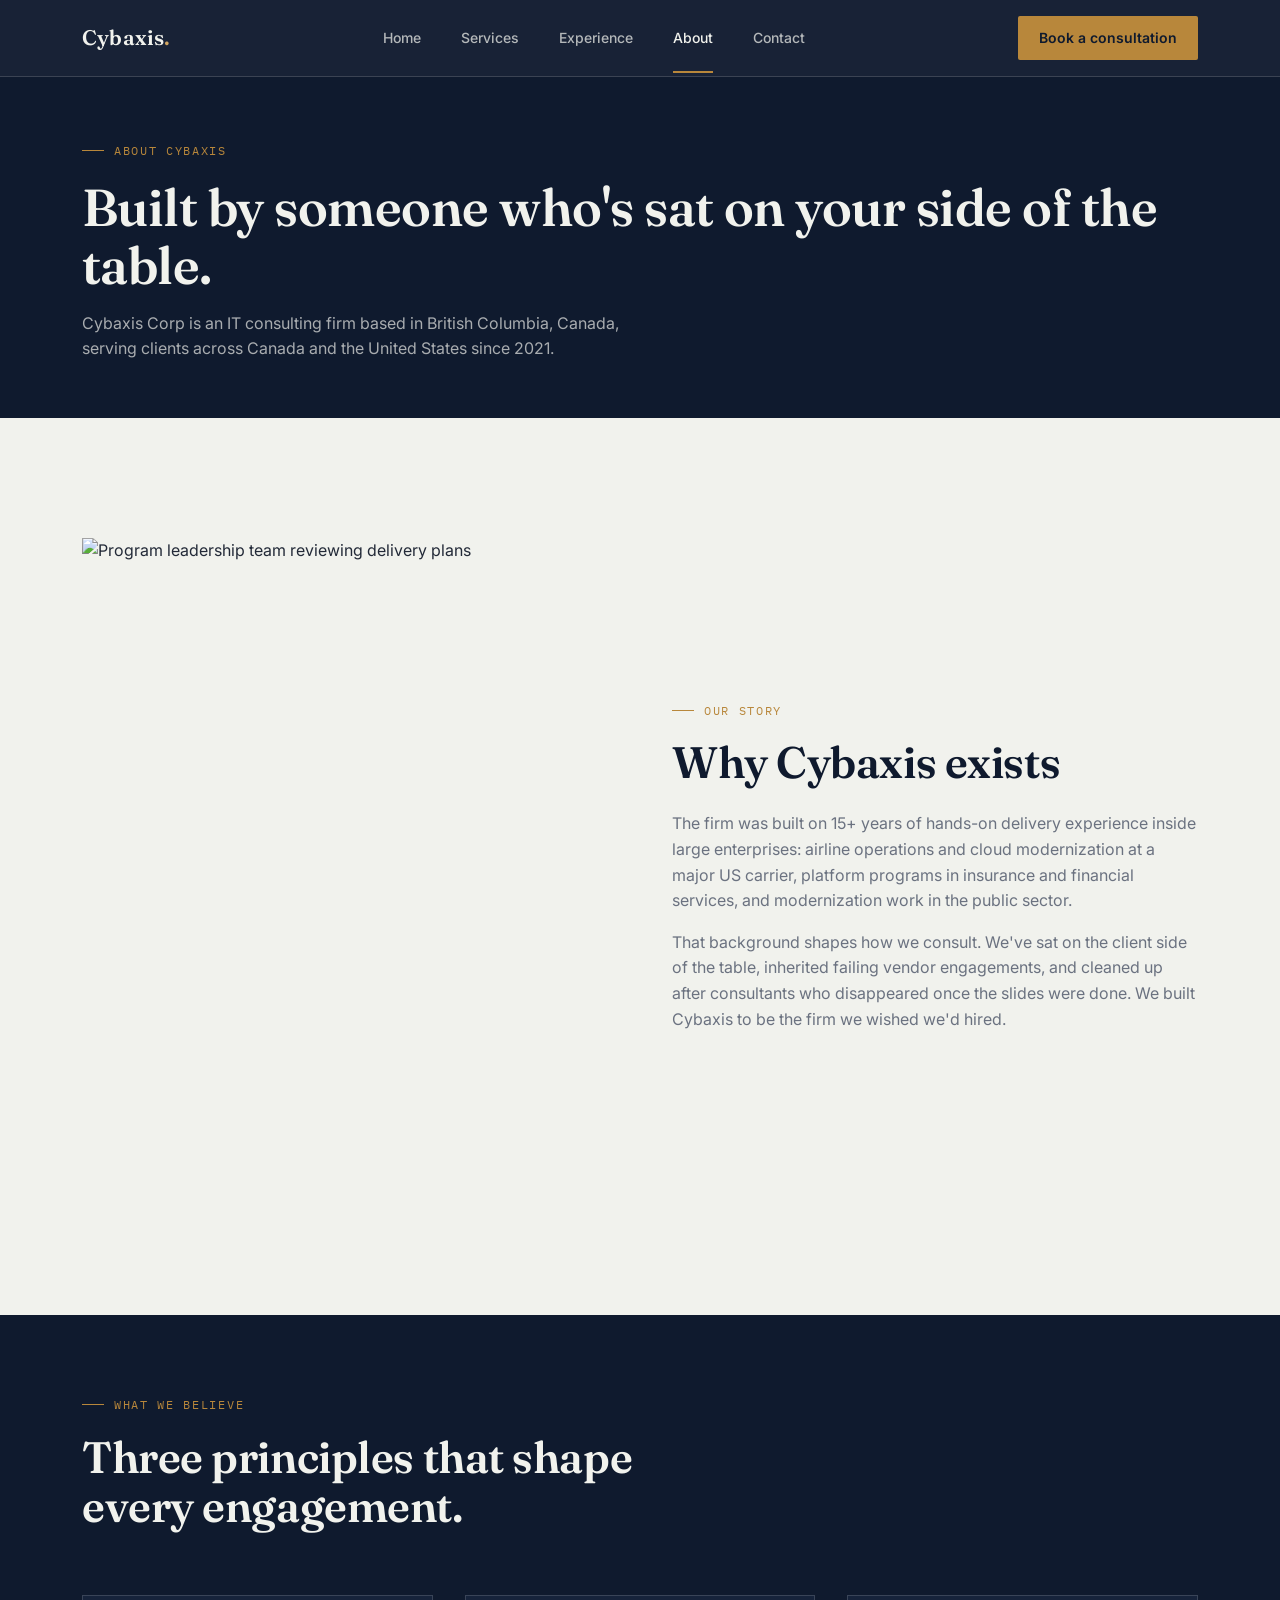
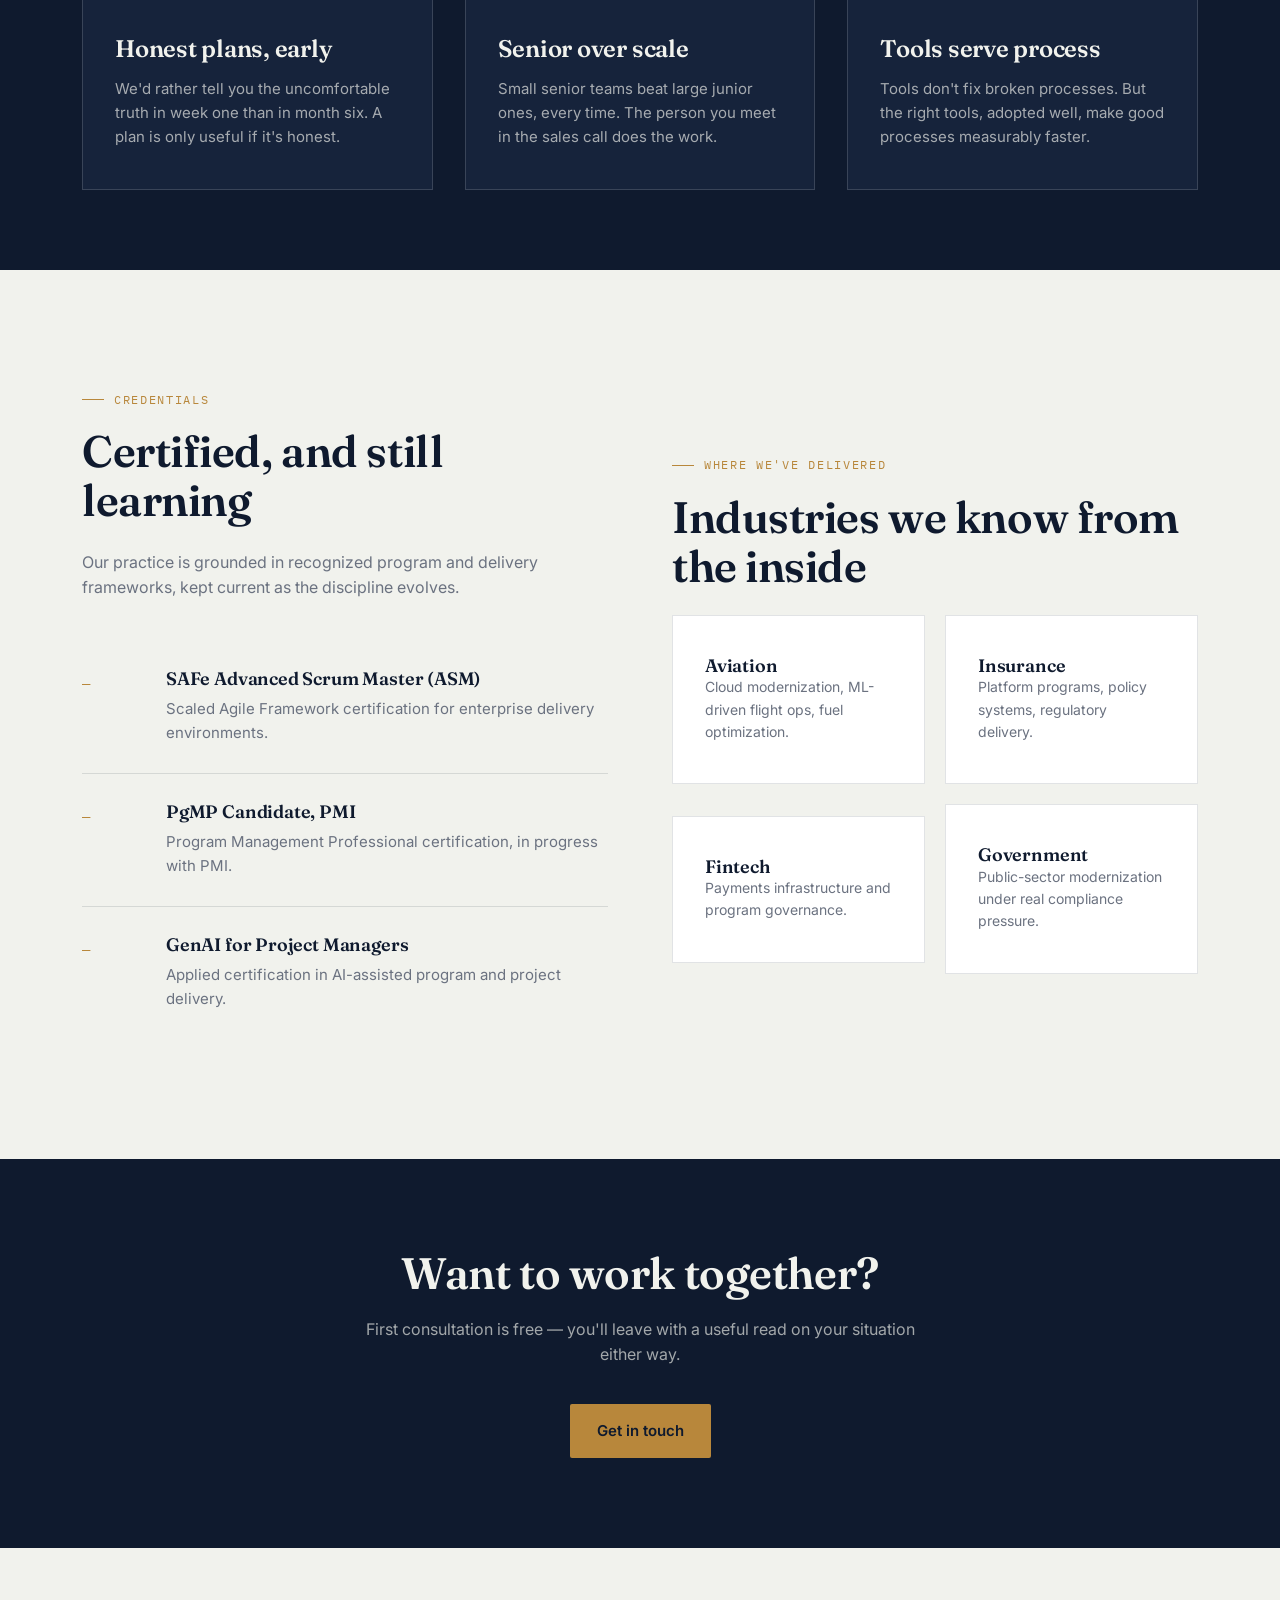
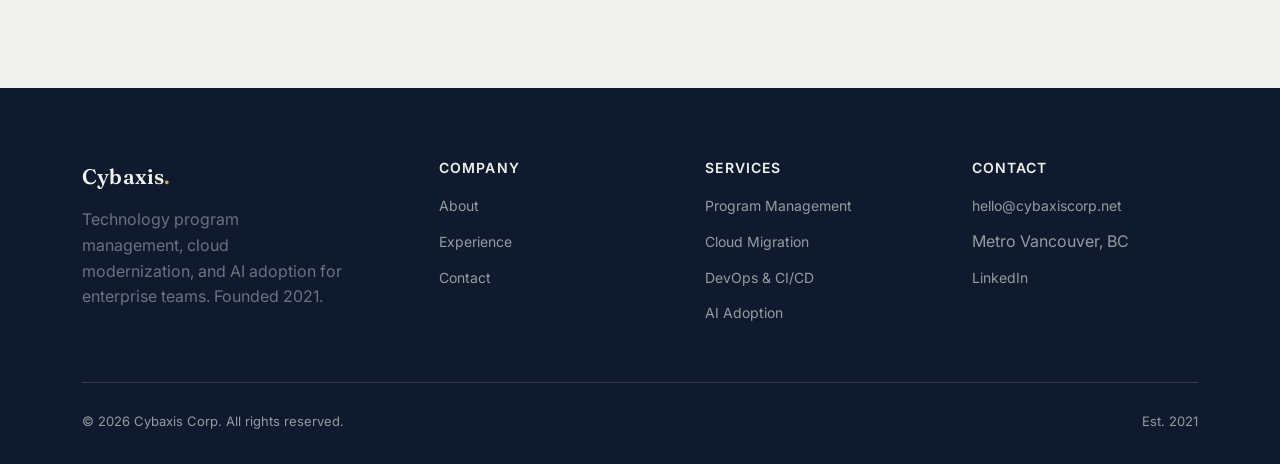
==== about.html @ e98d8ccb "Add cybaxis static site Adds the 5-page static site (index, about, services, experience, contact), s" ====
<!DOCTYPE html>
<html lang="en">
<head>
<meta charset="UTF-8">
<meta name="viewport" content="width=device-width, initial-scale=1.0">
<title>About | Cybaxis Corp</title>
<meta name="description" content="Cybaxis Corp is an IT consulting firm founded in 2021, built on 15+ years of enterprise delivery experience across aviation, insurance, and government.">
<link rel="stylesheet" href="styles.css">
</head>
<body>

<header class="site">
  <nav class="wrap nav">
    <a href="index.html" class="logo">Cybaxis<span>.</span></a>
    <div class="navlinks">
      <a href="index.html">Home</a>
      <a href="services.html">Services</a>
      <a href="experience.html">Experience</a>
      <a href="about.html">About</a>
      <a href="contact.html">Contact</a>
    </div>
    <div class="navcta">
      <a href="contact.html" class="btn btn-primary" style="padding:10px 20px;font-size:14px;">Book a consultation</a>
      <button class="menutoggle" aria-label="Menu"><span></span><span></span><span></span></button>
    </div>
  </nav>
</header>

<section class="pagehead">
  <div class="wrap">
    <div class="eyebrow">About Cybaxis</div>
    <h1>Built by someone who's sat on your side of the table.</h1>
    <p>Cybaxis Corp is an IT consulting firm based in British Columbia, Canada, serving clients across Canada and the United States since 2021.</p>
  </div>
</section>

<section>
  <div class="wrap grid-2">
    <div class="imgframe tall">
      <img src="https://images.unsplash.com/photo-1764690690771-b4522d66b433?fm=jpg&q=80&w=1200&auto=format&fit=crop" alt="Program leadership team reviewing delivery plans">
    </div>
    <div>
      <div class="eyebrow">Our story</div>
      <h2 class="mb-24">Why Cybaxis exists</h2>
      <p>The firm was built on 15+ years of hands-on delivery experience inside large enterprises: airline operations and cloud modernization at a major US carrier, platform programs in insurance and financial services, and modernization work in the public sector.</p>
      <p class="mt-16">That background shapes how we consult. We've sat on the client side of the table, inherited failing vendor engagements, and cleaned up after consultants who disappeared once the slides were done. We built Cybaxis to be the firm we wished we'd hired.</p>
    </div>
  </div>
</section>

<section class="dark tight">
  <div class="wrap">
    <div class="sectionhead">
      <div class="eyebrow">What we believe</div>
      <h2 style="color:var(--paper);">Three principles that shape every engagement.</h2>
    </div>
    <div class="grid-3">
      <div class="card-dark">
        <h3>Honest plans, early</h3>
        <p>We'd rather tell you the uncomfortable truth in week one than in month six. A plan is only useful if it's honest.</p>
      </div>
      <div class="card-dark">
        <h3>Senior over scale</h3>
        <p>Small senior teams beat large junior ones, every time. The person you meet in the sales call does the work.</p>
      </div>
      <div class="card-dark">
        <h3>Tools serve process</h3>
        <p>Tools don't fix broken processes. But the right tools, adopted well, make good processes measurably faster.</p>
      </div>
    </div>
  </div>
</section>

<section>
  <div class="wrap grid-2">
    <div>
      <div class="eyebrow">Credentials</div>
      <h2 class="mb-24">Certified, and still learning</h2>
      <p>Our practice is grounded in recognized program and delivery frameworks, kept current as the discipline evolves.</p>
      <div class="numlist mt-40">
        <div class="row">
          <div class="n">—</div>
          <div><h4>SAFe Advanced Scrum Master (ASM)</h4><p>Scaled Agile Framework certification for enterprise delivery environments.</p></div>
        </div>
        <div class="row">
          <div class="n">—</div>
          <div><h4>PgMP Candidate, PMI</h4><p>Program Management Professional certification, in progress with PMI.</p></div>
        </div>
        <div class="row" style="border-bottom:none;">
          <div class="n">—</div>
          <div><h4>GenAI for Project Managers</h4><p>Applied certification in AI-assisted program and project delivery.</p></div>
        </div>
      </div>
    </div>
    <div>
      <div class="eyebrow">Where we've delivered</div>
      <h2 class="mb-24">Industries we know from the inside</h2>
      <div class="grid-2" style="gap:20px;">
        <div class="card"><h4>Aviation</h4><p style="font-size:14px;">Cloud modernization, ML-driven flight ops, fuel optimization.</p></div>
        <div class="card"><h4>Insurance</h4><p style="font-size:14px;">Platform programs, policy systems, regulatory delivery.</p></div>
        <div class="card"><h4>Fintech</h4><p style="font-size:14px;">Payments infrastructure and program governance.</p></div>
        <div class="card"><h4>Government</h4><p style="font-size:14px;">Public-sector modernization under real compliance pressure.</p></div>
      </div>
    </div>
  </div>
</section>

<section class="ctaband">
  <div class="wrap">
    <h2>Want to work together?</h2>
    <p>First consultation is free — you'll leave with a useful read on your situation either way.</p>
    <div class="btnrow">
      <a href="contact.html" class="btn btn-primary">Get in touch</a>
    </div>
  </div>
</section>

<footer class="site">
  <div class="wrap">
    <div class="footgrid">
      <div>
        <div class="logo">Cybaxis<span>.</span></div>
        <p style="max-width:260px;">Technology program management, cloud modernization, and AI adoption for enterprise teams. Founded 2021.</p>
      </div>
      <div>
        <h4>Company</h4>
        <ul><li><a href="about.html">About</a></li><li><a href="experience.html">Experience</a></li><li><a href="contact.html">Contact</a></li></ul>
      </div>
      <div>
        <h4>Services</h4>
        <ul><li><a href="services.html">Program Management</a></li><li><a href="services.html">Cloud Migration</a></li><li><a href="services.html">DevOps &amp; CI/CD</a></li><li><a href="services.html">AI Adoption</a></li></ul>
      </div>
      <div>
        <h4>Contact</h4>
        <ul><li><a href="mailto:hello@cybaxiscorp.net">hello@cybaxiscorp.net</a></li><li>Metro Vancouver, BC</li><li><a href="https://www.linkedin.com" target="_blank" rel="noopener">LinkedIn</a></li></ul>
      </div>
    </div>
    <div class="footbottom">
      <span>© 2026 Cybaxis Corp. All rights reserved.</span>
      <span>Est. 2021</span>
    </div>
  </div>
</footer>
<script src="script.js"></script>
</body>
</html>
---- styles.css ----
/* ===========================================================
   CYBAXIS CORP — Design System
   Ink navy + brass accent, Fraunces display / Inter body
   Signature motif: dependency node-line diagram
=========================================================== */

@import url('https://fonts.googleapis.com/css2?family=Fraunces:ital,opsz,wght@0,9..144,400;0,9..144,500;0,9..144,600;0,9..144,700;1,9..144,500&family=Inter:wght@400;500;600;700&family=IBM+Plex+Mono:wght@400;500&display=swap');

:root {
  --ink: #0F1A2E;
  --ink-soft: #16233B;
  --paper: #F1F2ED;
  --paper-dim: #E7E8E1;
  --brass: #B8873B;
  --brass-light: #D2A662;
  --teal: #3F6C6B;
  --slate: #232A38;
  --grey: #6B7280;
  --line: rgba(15, 26, 46, 0.12);
  --line-on-dark: rgba(241, 242, 237, 0.16);
  --max: 1180px;

  --serif: 'Fraunces', Georgia, serif;
  --sans: 'Inter', -apple-system, BlinkMacSystemFont, sans-serif;
  --mono: 'IBM Plex Mono', 'SF Mono', monospace;
}

* { box-sizing: border-box; margin: 0; padding: 0; }

html { scroll-behavior: smooth; }

body {
  font-family: var(--sans);
  color: var(--slate);
  background: var(--paper);
  line-height: 1.6;
  -webkit-font-smoothing: antialiased;
}

img { max-width: 100%; display: block; }

a { color: inherit; text-decoration: none; }

.wrap {
  max-width: var(--max);
  margin: 0 auto;
  padding: 0 32px;
}

.eyebrow {
  font-family: var(--mono);
  font-size: 12px;
  letter-spacing: 0.14em;
  text-transform: uppercase;
  color: var(--brass);
  display: flex;
  align-items: center;
  gap: 10px;
  margin-bottom: 18px;
}

.eyebrow::before {
  content: "";
  width: 22px;
  height: 1px;
  background: var(--brass);
}

h1, h2, h3, h4 {
  font-family: var(--serif);
  font-weight: 600;
  line-height: 1.12;
  color: var(--ink);
  letter-spacing: -0.01em;
}

h1 { font-size: clamp(40px, 5.4vw, 68px); font-weight: 600; }
h2 { font-size: clamp(30px, 3.6vw, 44px); }
h3 { font-size: 24px; font-weight: 600; }
h4 { font-size: 18px; font-weight: 600; }

p { color: var(--grey); font-size: 16px; }

.lede {
  font-size: 19px;
  color: var(--slate);
  max-width: 640px;
  line-height: 1.65;
}

/* ---------- Buttons ---------- */
.btn {
  display: inline-flex;
  align-items: center;
  gap: 10px;
  font-family: var(--sans);
  font-weight: 600;
  font-size: 15px;
  padding: 14px 26px;
  border-radius: 2px;
  border: 1px solid transparent;
  cursor: pointer;
  transition: all 0.2s ease;
}

.btn-primary {
  background: var(--brass);
  color: var(--ink);
}
.btn-primary:hover { background: var(--brass-light); transform: translateY(-1px); }

.btn-ghost-dark {
  border-color: var(--line-on-dark);
  color: var(--paper);
}
.btn-ghost-dark:hover { border-color: var(--brass); color: var(--brass-light); }

.btn-ghost-light {
  border-color: var(--line);
  color: var(--ink);
}
.btn-ghost-light:hover { border-color: var(--ink); }

/* ---------- Header ---------- */
header.site {
  position: sticky;
  top: 0;
  z-index: 100;
  background: rgba(15, 26, 46, 0.96);
  backdrop-filter: blur(8px);
  border-bottom: 1px solid var(--line-on-dark);
}

.nav {
  display: flex;
  align-items: center;
  justify-content: space-between;
  height: 76px;
}

.logo {
  font-family: var(--serif);
  font-size: 21px;
  font-weight: 600;
  color: var(--paper);
  letter-spacing: 0.01em;
}
.logo span { color: var(--brass-light); }

.navlinks {
  display: flex;
  gap: 40px;
  align-items: center;
}

.navlinks a {
  font-size: 14px;
  font-weight: 500;
  color: rgba(241, 242, 237, 0.72);
  transition: color 0.2s;
  position: relative;
}
.navlinks a:hover, .navlinks a.active { color: var(--paper); }
.navlinks a.active::after {
  content: "";
  position: absolute;
  bottom: -24px;
  left: 0;
  right: 0;
  height: 2px;
  background: var(--brass);
}

.navcta { display: flex; align-items: center; gap: 28px; }

.menutoggle {
  display: none;
  flex-direction: column;
  gap: 5px;
  background: none;
  border: none;
  cursor: pointer;
}
.menutoggle span { width: 22px; height: 2px; background: var(--paper); }

/* ---------- Footer ---------- */
footer.site {
  background: var(--ink);
  color: rgba(241, 242, 237, 0.6);
  padding: 72px 0 32px;
  margin-top: 140px;
}

.footgrid {
  display: grid;
  grid-template-columns: 1.4fr 1fr 1fr 1fr;
  gap: 40px;
  padding-bottom: 56px;
  border-bottom: 1px solid var(--line-on-dark);
}

.footgrid h4 { color: var(--paper); font-size: 14px; font-family: var(--sans); text-transform: uppercase; letter-spacing: 0.08em; margin-bottom: 18px; }

.footgrid .logo { margin-bottom: 14px; }

.footgrid ul { list-style: none; display: flex; flex-direction: column; gap: 10px; }
.footgrid a { font-size: 14px; transition: color 0.2s; }
.footgrid a:hover { color: var(--brass-light); }

.footbottom {
  display: flex;
  justify-content: space-between;
  padding-top: 28px;
  font-size: 13px;
}

/* ---------- Section rhythm ---------- */
section { padding: 120px 0; }
section.tight { padding: 80px 0; }
section.dark { background: var(--ink); color: var(--paper); }
section.dark h2, section.dark h3, section.dark h4 { color: var(--paper); }
section.dark p { color: rgba(241, 242, 237, 0.66); }

.divider {
  height: 1px;
  background: var(--line);
  width: 100%;
}

/* ---------- Grid utilities ---------- */
.grid-2 { display: grid; grid-template-columns: 1fr 1fr; gap: 64px; align-items: center; }
.grid-3 { display: grid; grid-template-columns: repeat(3, 1fr); gap: 32px; }
.grid-4 { display: grid; grid-template-columns: repeat(4, 1fr); gap: 28px; }

/* ---------- Hero ---------- */
.hero {
  background: var(--ink);
  color: var(--paper);
  padding: 90px 0 110px;
  position: relative;
  overflow: hidden;
}

.hero .wrap { position: relative; z-index: 2; }

.hero-grid {
  display: grid;
  grid-template-columns: 1.1fr 0.9fr;
  gap: 40px;
  align-items: center;
}

.hero h1 { color: var(--paper); margin-bottom: 24px; }
.hero .lede { color: rgba(241, 242, 237, 0.72); margin-bottom: 40px; }

.hero-ctas { display: flex; gap: 16px; margin-bottom: 56px; }

.hero-stats {
  display: flex;
  gap: 44px;
  padding-top: 36px;
  border-top: 1px solid var(--line-on-dark);
}
.hero-stats .num { font-family: var(--serif); font-size: 30px; color: var(--brass-light); font-weight: 600; }
.hero-stats .lbl { font-size: 12.5px; color: rgba(241, 242, 237, 0.55); margin-top: 4px; }

.node-svg { width: 100%; height: auto; }
.node-svg circle { fill: var(--ink); stroke: var(--brass-light); stroke-width: 1.6; }
.node-svg circle.filled { fill: var(--brass); stroke: var(--brass); }
.node-svg line, .node-svg path.link {
  stroke: rgba(210, 166, 98, 0.45);
  stroke-width: 1.2;
  fill: none;
  stroke-dasharray: 400;
  stroke-dashoffset: 400;
  animation: draw 2.2s ease forwards;
}
.node-svg text { font-family: var(--mono); font-size: 9px; fill: rgba(241,242,237,0.5); letter-spacing: 0.05em; }

@keyframes draw { to { stroke-dashoffset: 0; } }

@media (prefers-reduced-motion: reduce) {
  .node-svg line, .node-svg path.link { animation: none; stroke-dashoffset: 0; }
}

/* ---------- Trust strip ---------- */
.trust-strip {
  background: var(--paper-dim);
  padding: 22px 0;
  border-bottom: 1px solid var(--line);
}
.trust-strip .wrap {
  display: flex;
  align-items: center;
  gap: 36px;
  font-family: var(--mono);
  font-size: 12.5px;
  color: var(--grey);
  letter-spacing: 0.02em;
  flex-wrap: wrap;
}
.trust-strip strong { color: var(--ink); font-weight: 600; }

/* ---------- Cards ---------- */
.card {
  background: #fff;
  border: 1px solid var(--line);
  padding: 40px 32px;
  transition: border-color 0.2s, transform 0.2s;
}
.card:hover { border-color: var(--brass); transform: translateY(-3px); }

.card .idx {
  font-family: var(--mono);
  font-size: 12px;
  color: var(--brass);
  margin-bottom: 20px;
  letter-spacing: 0.08em;
}

.card h3 { margin-bottom: 14px; font-size: 21px; }
.card p { font-size: 15px; }

.card-dark {
  background: var(--ink-soft);
  border: 1px solid var(--line-on-dark);
  padding: 40px 32px;
}
.card-dark h3 { color: var(--paper); margin-bottom: 14px; }
.card-dark p { color: rgba(241,242,237,0.65); font-size: 15px; }

/* ---------- Process strip ---------- */
.process {
  display: grid;
  grid-template-columns: repeat(4, 1fr);
  gap: 0;
  border-top: 1px solid var(--line-on-dark);
  border-bottom: 1px solid var(--line-on-dark);
}
.process .step {
  padding: 40px 32px;
  border-right: 1px solid var(--line-on-dark);
}
.process .step:last-child { border-right: none; }
.process .phase {
  font-family: var(--mono);
  font-size: 12px;
  color: var(--brass-light);
  letter-spacing: 0.1em;
  text-transform: uppercase;
  margin-bottom: 14px;
}
.process h4 { margin-bottom: 10px; }
.process p { font-size: 14px; }

/* ---------- Client wordmarks ---------- */
.clientmarks {
  display: grid;
  grid-template-columns: repeat(4, 1fr);
  gap: 1px;
  background: var(--line);
  border: 1px solid var(--line);
}
.clientmarks .mark {
  background: var(--paper);
  padding: 36px 20px;
  text-align: center;
  font-family: var(--serif);
  font-size: 21px;
  font-weight: 600;
  color: var(--ink);
  letter-spacing: -0.01em;
}
.clientmarks .mark small {
  display: block;
  font-family: var(--mono);
  font-size: 10.5px;
  color: var(--grey);
  font-weight: 400;
  letter-spacing: 0.06em;
  margin-top: 8px;
  text-transform: uppercase;
}

/* ---------- Testimonial ---------- */
.testimonial {
  border-left: 2px solid var(--brass);
  padding: 4px 0 4px 32px;
}
.testimonial blockquote {
  font-family: var(--serif);
  font-size: 24px;
  font-weight: 500;
  font-style: italic;
  color: var(--ink);
  line-height: 1.5;
  margin-bottom: 22px;
}
section.dark .testimonial blockquote { color: var(--paper); }
.testimonial .attr { font-family: var(--mono); font-size: 12.5px; color: var(--grey); letter-spacing: 0.02em; }
.testimonial .attr strong { color: var(--brass); }

/* ---------- Image frame ---------- */
.imgframe { position: relative; overflow: hidden; }
.imgframe img { width: 100%; height: 100%; object-fit: cover; }
.imgframe.tall img { aspect-ratio: 4/5; }
.imgframe.wide img { aspect-ratio: 16/10; }

/* ---------- CTA band ---------- */
.ctaband {
  background: var(--ink);
  padding: 90px 0;
  text-align: center;
}
.ctaband h2 { color: var(--paper); margin-bottom: 18px; }
.ctaband p { color: rgba(241,242,237,0.65); max-width: 560px; margin: 0 auto 36px; }
.ctaband .btnrow { display: flex; gap: 16px; justify-content: center; }

/* ---------- Page header (interior pages) ---------- */
.pagehead {
  background: var(--ink);
  color: var(--paper);
  padding: 64px 0 56px;
}
.pagehead h1 { color: var(--paper); font-size: clamp(34px, 4.4vw, 52px); margin-bottom: 16px; }
.pagehead p { color: rgba(241,242,237,0.68); max-width: 560px; }

/* ---------- Forms ---------- */
.formgrid { display: grid; grid-template-columns: 1fr 1fr; gap: 20px; }
.field { display: flex; flex-direction: column; gap: 8px; margin-bottom: 20px; }
.field.full { grid-column: 1 / -1; }
.field label { font-family: var(--mono); font-size: 12px; text-transform: uppercase; letter-spacing: 0.06em; color: var(--grey); }
.field input, .field textarea, .field select {
  font-family: var(--sans);
  font-size: 15px;
  padding: 13px 14px;
  border: 1px solid var(--line);
  background: #fff;
  color: var(--slate);
}
.field input:focus, .field textarea:focus, .field select:focus {
  outline: 2px solid var(--brass);
  outline-offset: 1px;
}
.field textarea { resize: vertical; min-height: 130px; }

/* ---------- Numbers list ---------- */
.numlist { display: flex; flex-direction: column; }
.numlist .row {
  display: grid;
  grid-template-columns: 60px 1fr;
  gap: 24px;
  padding: 28px 0;
  border-bottom: 1px solid var(--line);
}
.numlist .row .n { font-family: var(--mono); color: var(--brass); font-size: 14px; padding-top: 4px; }
.numlist .row h4 { margin-bottom: 8px; }
.numlist .row p { font-size: 15px; }

/* ---------- Utility ---------- */
.mt-8 { margin-top: 8px; }
.mt-16 { margin-top: 16px; }
.mt-24 { margin-top: 24px; }
.mt-40 { margin-top: 40px; }
.mt-64 { margin-top: 64px; }
.mb-24 { margin-bottom: 24px; }
.center { text-align: center; margin-left: auto; margin-right: auto; }
.sectionhead { max-width: 640px; margin-bottom: 64px; }
.sectionhead.center { text-align: center; }

/* ---------- Responsive ---------- */
@media (max-width: 980px) {
  .grid-2, .hero-grid { grid-template-columns: 1fr; }
  .grid-3, .grid-4 { grid-template-columns: 1fr 1fr; }
  .process { grid-template-columns: 1fr 1fr; }
  .process .step { border-bottom: 1px solid var(--line-on-dark); }
  .clientmarks { grid-template-columns: 1fr 1fr; }
  .footgrid { grid-template-columns: 1fr 1fr; }
  .formgrid { grid-template-columns: 1fr; }
  .navlinks { display: none; }
  .menutoggle { display: flex; }
}

@media (max-width: 600px) {
  section { padding: 72px 0; }
  .wrap { padding: 0 20px; }
  .grid-3, .grid-4, .clientmarks, .footgrid { grid-template-columns: 1fr; }
  .hero-stats { flex-wrap: wrap; gap: 28px; }
  .hero-ctas { flex-direction: column; }
  .btn { width: 100%; justify-content: center; }
}
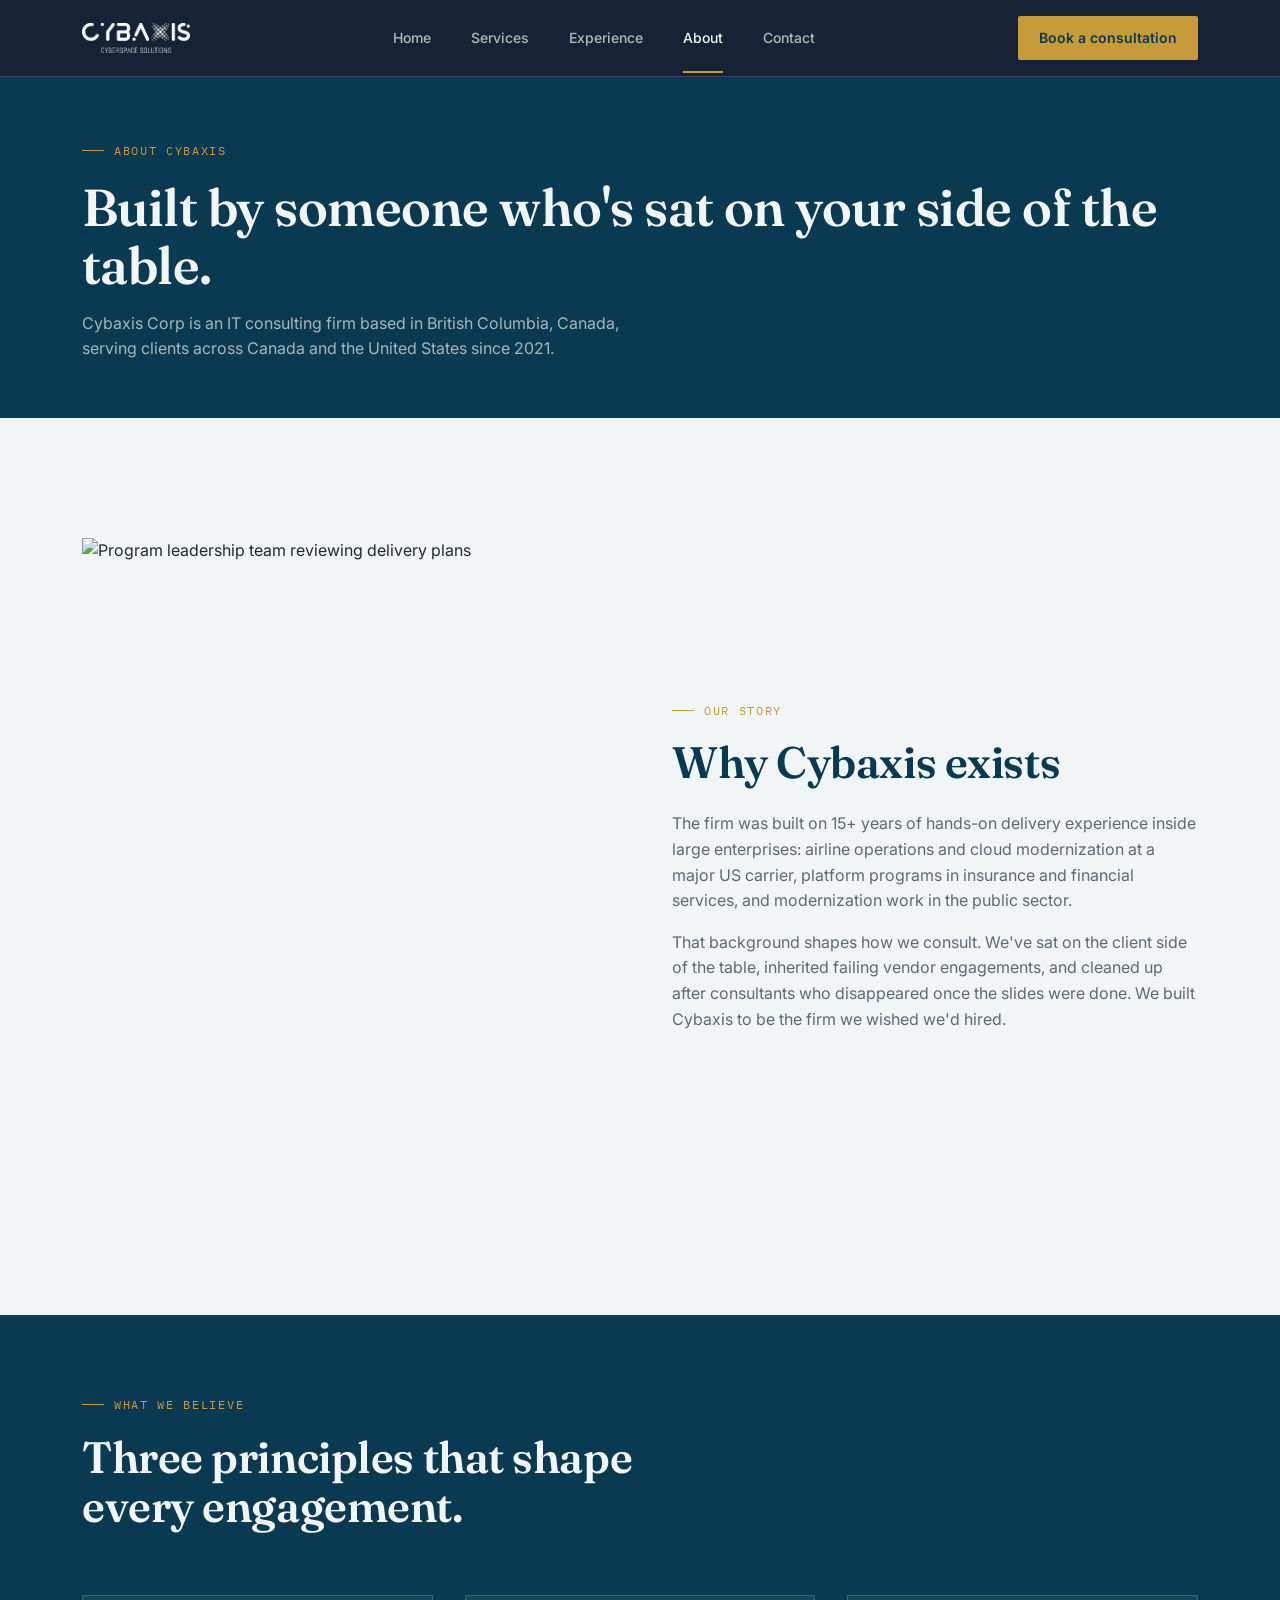
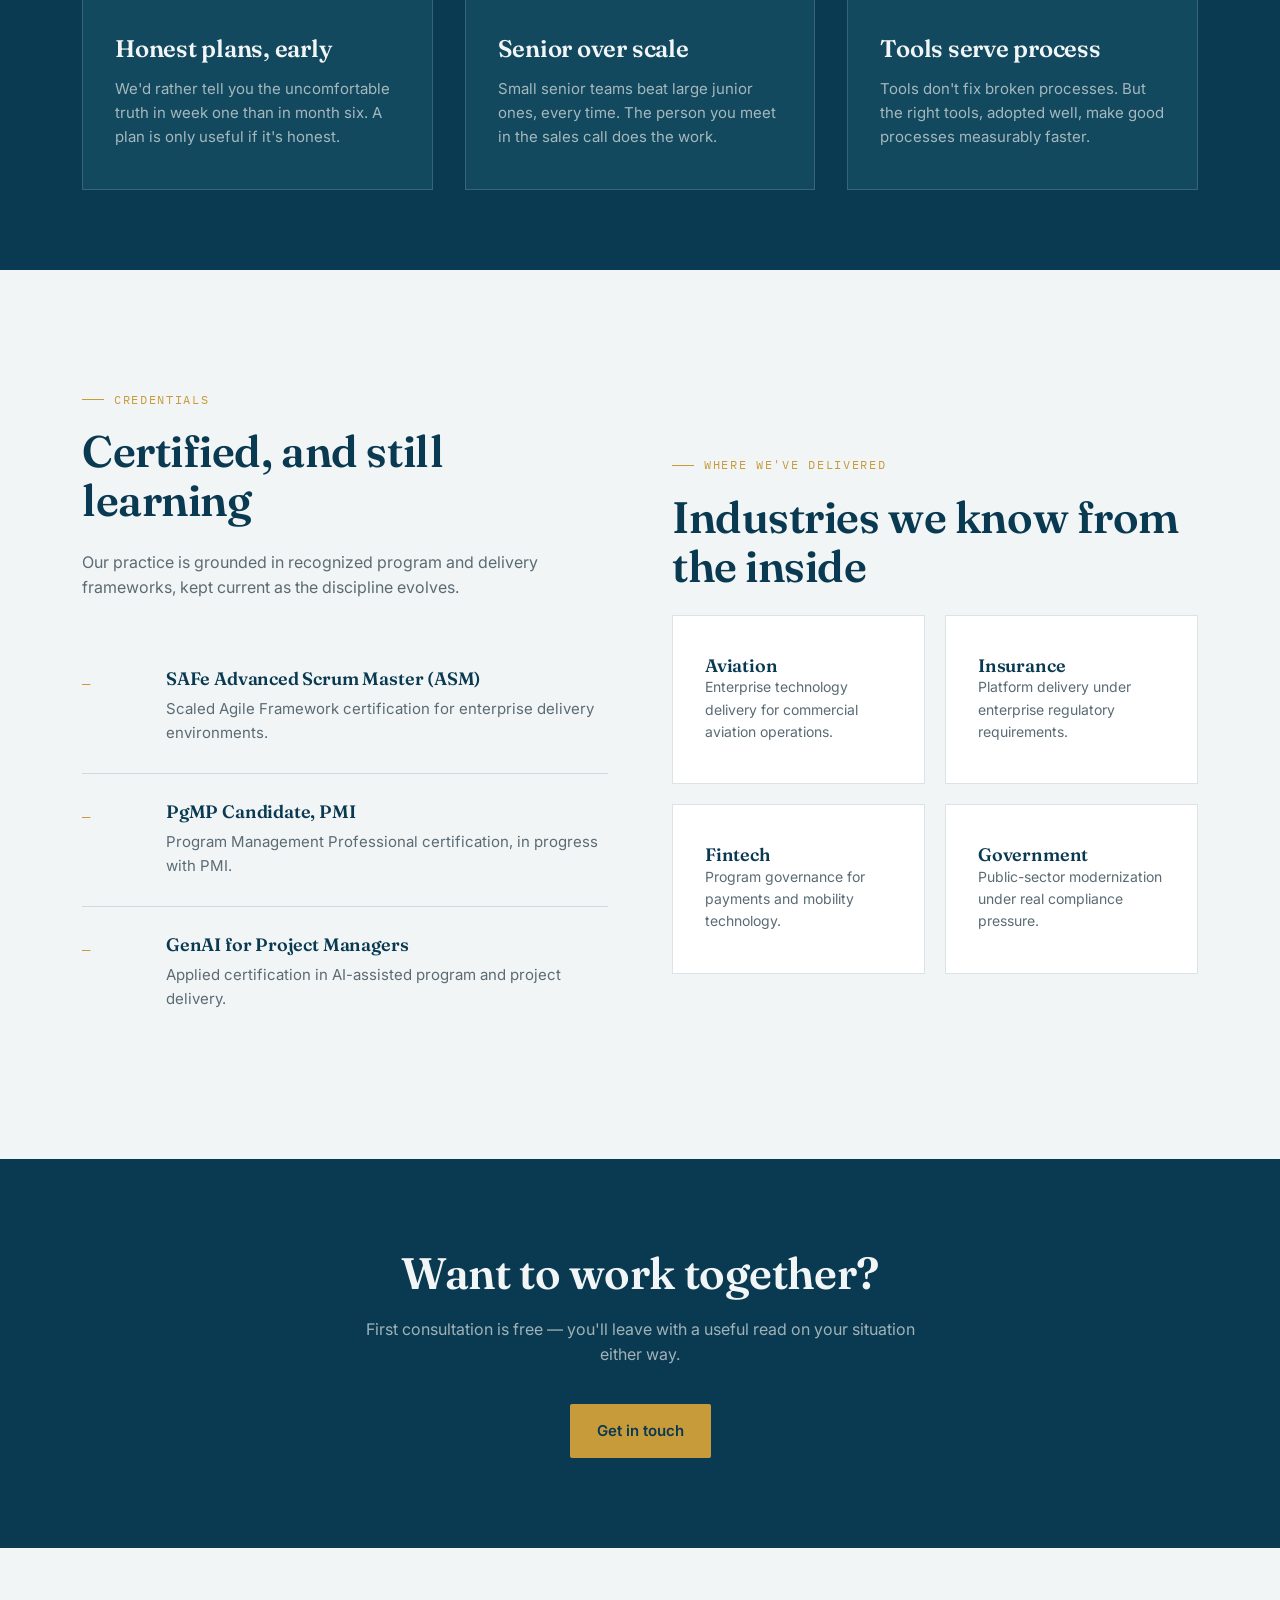
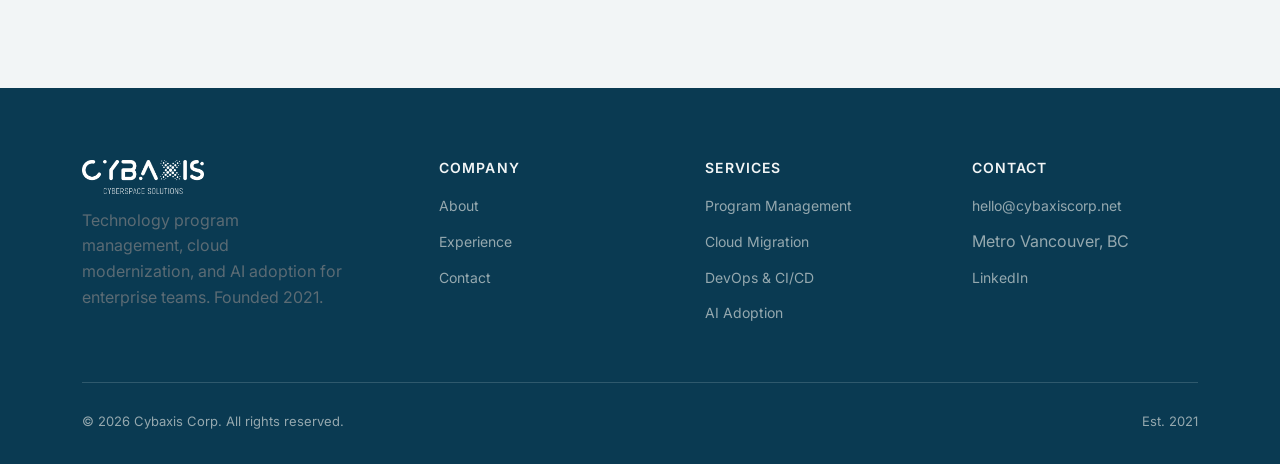
==== commit 2ae92665: "Update site: add assets/ (logo + favicons), refresh styles and pages Replaces site content with upda" ====
--- a/about.html
+++ b/about.html
@@ -5,13 +5,16 @@
 <meta name="viewport" content="width=device-width, initial-scale=1.0">
 <title>About | Cybaxis Corp</title>
 <meta name="description" content="Cybaxis Corp is an IT consulting firm founded in 2021, built on 15+ years of enterprise delivery experience across aviation, insurance, and government.">
+<link rel="icon" type="image/png" href="assets/favicon-32.png">
+<link rel="icon" type="image/x-icon" href="assets/favicon.ico">
+<link rel="apple-touch-icon" href="assets/apple-touch-icon.png">
 <link rel="stylesheet" href="styles.css">
 </head>
 <body>
 
 <header class="site">
   <nav class="wrap nav">
-    <a href="index.html" class="logo">Cybaxis<span>.</span></a>
+    <a href="index.html"><img src="assets/logo-white-web.png" alt="Cybaxis Corp" class="logo-img"></a>
     <div class="navlinks">
       <a href="index.html">Home</a>
       <a href="services.html">Services</a>
@@ -96,9 +99,9 @@
       <div class="eyebrow">Where we've delivered</div>
       <h2 class="mb-24">Industries we know from the inside</h2>
       <div class="grid-2" style="gap:20px;">
-        <div class="card"><h4>Aviation</h4><p style="font-size:14px;">Cloud modernization, ML-driven flight ops, fuel optimization.</p></div>
-        <div class="card"><h4>Insurance</h4><p style="font-size:14px;">Platform programs, policy systems, regulatory delivery.</p></div>
-        <div class="card"><h4>Fintech</h4><p style="font-size:14px;">Payments infrastructure and program governance.</p></div>
+        <div class="card"><h4>Aviation</h4><p style="font-size:14px;">Enterprise technology delivery for commercial aviation operations.</p></div>
+        <div class="card"><h4>Insurance</h4><p style="font-size:14px;">Platform delivery under enterprise regulatory requirements.</p></div>
+        <div class="card"><h4>Fintech</h4><p style="font-size:14px;">Program governance for payments and mobility technology.</p></div>
         <div class="card"><h4>Government</h4><p style="font-size:14px;">Public-sector modernization under real compliance pressure.</p></div>
       </div>
     </div>
@@ -119,7 +122,7 @@
   <div class="wrap">
     <div class="footgrid">
       <div>
-        <div class="logo">Cybaxis<span>.</span></div>
+        <img src="assets/logo-white-web.png" alt="Cybaxis Corp" class="logo-img">
         <p style="max-width:260px;">Technology program management, cloud modernization, and AI adoption for enterprise teams. Founded 2021.</p>
       </div>
       <div>
--- a/styles.css
+++ b/styles.css
@@ -7,17 +7,17 @@
 @import url('https://fonts.googleapis.com/css2?family=Fraunces:ital,opsz,wght@0,9..144,400;0,9..144,500;0,9..144,600;0,9..144,700;1,9..144,500&family=Inter:wght@400;500;600;700&family=IBM+Plex+Mono:wght@400;500&display=swap');
 
 :root {
-  --ink: #0F1A2E;
-  --ink-soft: #16233B;
-  --paper: #F1F2ED;
-  --paper-dim: #E7E8E1;
-  --brass: #B8873B;
-  --brass-light: #D2A662;
-  --teal: #3F6C6B;
-  --slate: #232A38;
-  --grey: #6B7280;
-  --line: rgba(15, 26, 46, 0.12);
-  --line-on-dark: rgba(241, 242, 237, 0.16);
+  --ink: #0A3A52;
+  --ink-soft: #12495F;
+  --paper: #F2F5F6;
+  --paper-dim: #E5EAEC;
+  --brass: #C79A3A;
+  --brass-light: #DDB65C;
+  --teal: #3D84A8;
+  --slate: #1E2B33;
+  --grey: #5B6B74;
+  --line: rgba(10, 58, 82, 0.14);
+  --line-on-dark: rgba(242, 245, 246, 0.16);
   --max: 1180px;
 
   --serif: 'Fraunces', Georgia, serif;
@@ -138,14 +138,16 @@
   height: 76px;
 }
 
-.logo {
-  font-family: var(--serif);
-  font-size: 21px;
-  font-weight: 600;
-  color: var(--paper);
-  letter-spacing: 0.01em;
-}
-.logo span { color: var(--brass-light); }
+.logo-img {
+  height: 30px;
+  width: auto;
+  display: block;
+}
+
+.footgrid .logo-img {
+  height: 34px;
+  margin-bottom: 14px;
+}
 
 .navlinks {
   display: flex;
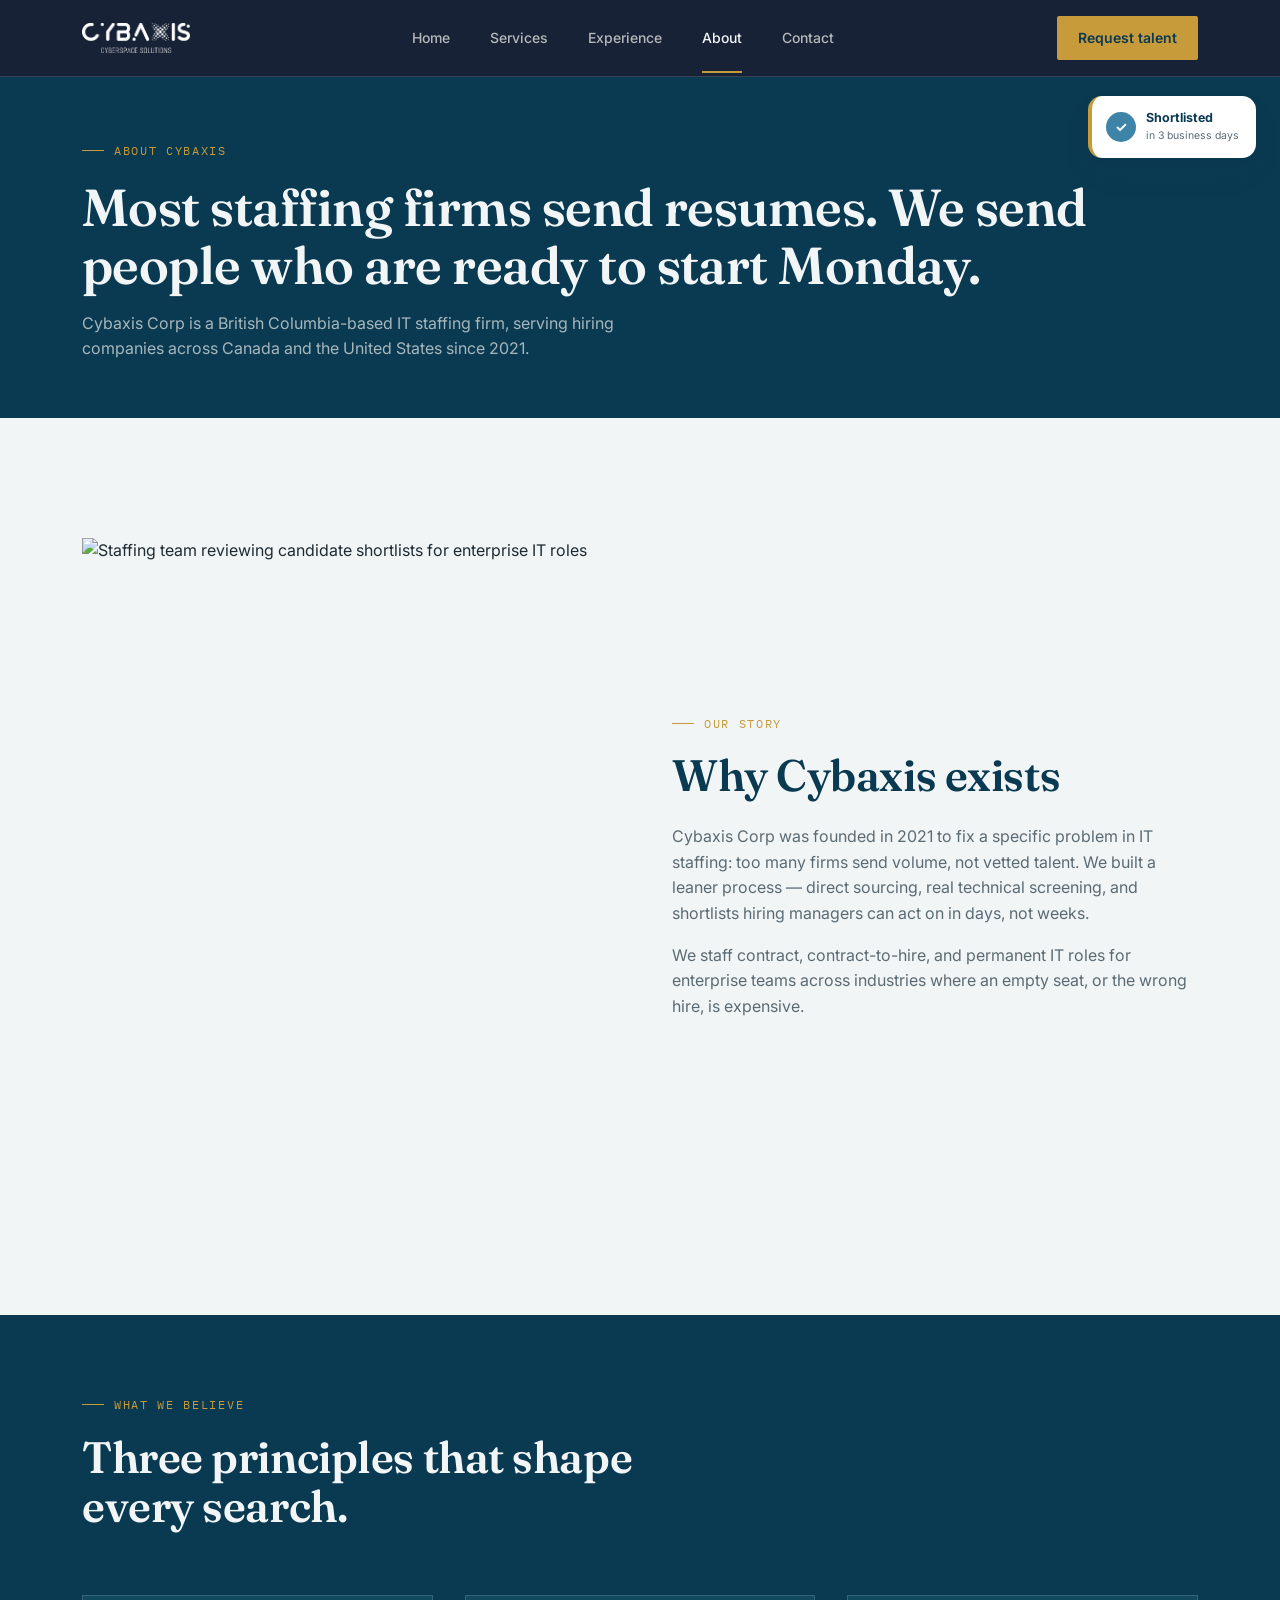
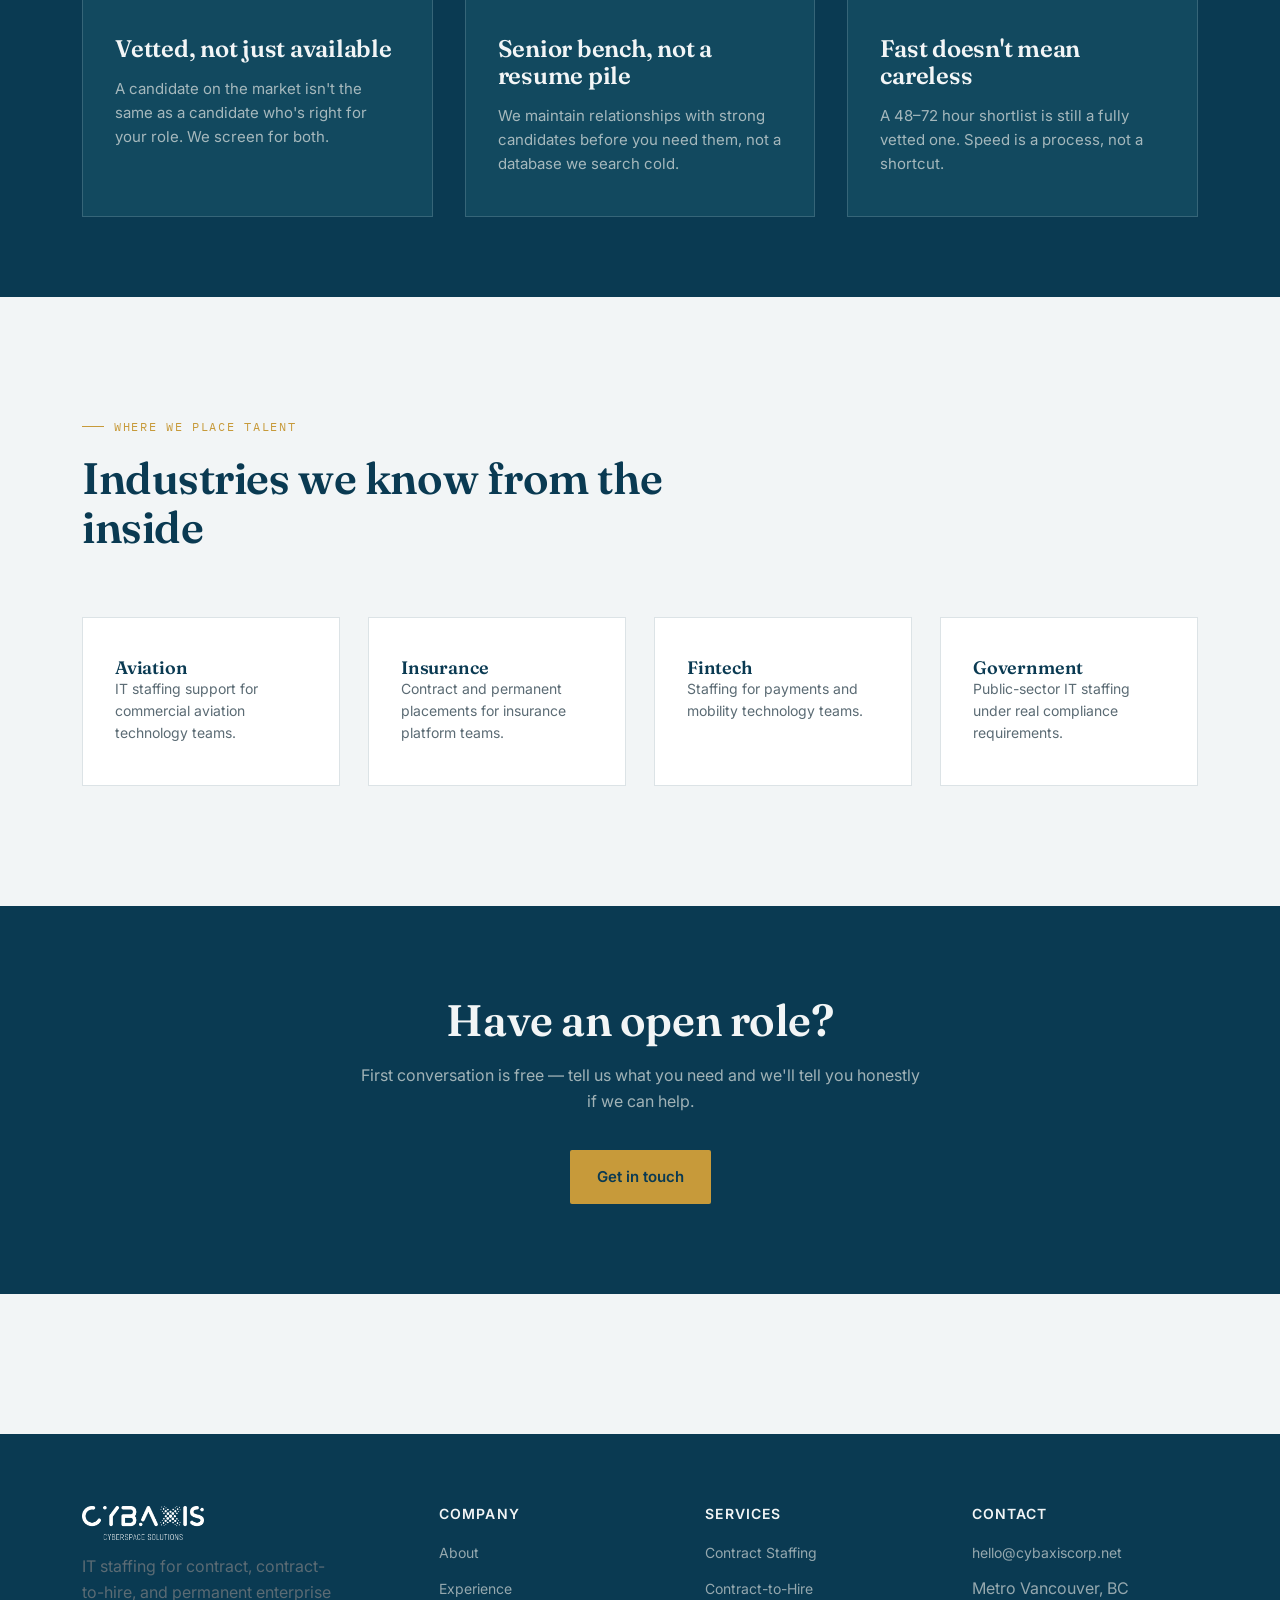
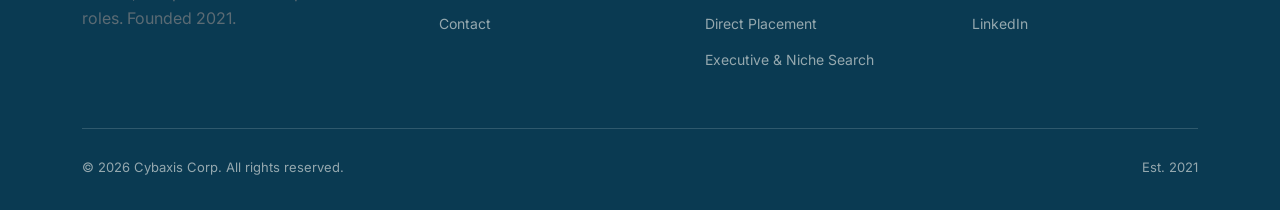
==== commit cb509ede: "Rebuild site on new visual direction, full staffing pivot Redesigns the hero as a gradient backgroun" ====
--- a/about.html
+++ b/about.html
@@ -3,8 +3,8 @@
 <head>
 <meta charset="UTF-8">
 <meta name="viewport" content="width=device-width, initial-scale=1.0">
-<title>About | Cybaxis Corp</title>
-<meta name="description" content="Cybaxis Corp is an IT consulting firm founded in 2021, built on 15+ years of enterprise delivery experience across aviation, insurance, and government.">
+<title>About | Cybaxis Corp IT Staffing</title>
+<meta name="description" content="Cybaxis Corp is a BC-based IT staffing firm founded in 2021, placing contract, contract-to-hire, and permanent IT talent across Canada and the United States.">
 <link rel="icon" type="image/png" href="assets/favicon-32.png">
 <link rel="icon" type="image/x-icon" href="assets/favicon.ico">
 <link rel="apple-touch-icon" href="assets/apple-touch-icon.png">
@@ -23,7 +23,7 @@
       <a href="contact.html">Contact</a>
     </div>
     <div class="navcta">
-      <a href="contact.html" class="btn btn-primary" style="padding:10px 20px;font-size:14px;">Book a consultation</a>
+      <a href="contact.html" class="btn btn-primary" style="padding:10px 20px;font-size:14px;">Request talent</a>
       <button class="menutoggle" aria-label="Menu"><span></span><span></span><span></span></button>
     </div>
   </nav>
@@ -32,21 +32,21 @@
 <section class="pagehead">
   <div class="wrap">
     <div class="eyebrow">About Cybaxis</div>
-    <h1>Built by someone who's sat on your side of the table.</h1>
-    <p>Cybaxis Corp is an IT consulting firm based in British Columbia, Canada, serving clients across Canada and the United States since 2021.</p>
+    <h1>Most staffing firms send resumes. We send people who are ready to start Monday.</h1>
+    <p>Cybaxis Corp is a British Columbia-based IT staffing firm, serving hiring companies across Canada and the United States since 2021.</p>
   </div>
 </section>
 
 <section>
   <div class="wrap grid-2">
     <div class="imgframe tall">
-      <img src="https://images.unsplash.com/photo-1764690690771-b4522d66b433?fm=jpg&q=80&w=1200&auto=format&fit=crop" alt="Program leadership team reviewing delivery plans">
+      <img src="https://images.unsplash.com/photo-1764690690771-b4522d66b433?fm=jpg&q=80&w=1200&auto=format&fit=crop" alt="Staffing team reviewing candidate shortlists for enterprise IT roles">
     </div>
     <div>
       <div class="eyebrow">Our story</div>
       <h2 class="mb-24">Why Cybaxis exists</h2>
-      <p>The firm was built on 15+ years of hands-on delivery experience inside large enterprises: airline operations and cloud modernization at a major US carrier, platform programs in insurance and financial services, and modernization work in the public sector.</p>
-      <p class="mt-16">That background shapes how we consult. We've sat on the client side of the table, inherited failing vendor engagements, and cleaned up after consultants who disappeared once the slides were done. We built Cybaxis to be the firm we wished we'd hired.</p>
+      <p>Cybaxis Corp was founded in 2021 to fix a specific problem in IT staffing: too many firms send volume, not vetted talent. We built a leaner process — direct sourcing, real technical screening, and shortlists hiring managers can act on in days, not weeks.</p>
+      <p class="mt-16">We staff contract, contract-to-hire, and permanent IT roles for enterprise teams across industries where an empty seat, or the wrong hire, is expensive.</p>
     </div>
   </div>
 </section>
@@ -55,63 +55,44 @@
   <div class="wrap">
     <div class="sectionhead">
       <div class="eyebrow">What we believe</div>
-      <h2 style="color:var(--paper);">Three principles that shape every engagement.</h2>
+      <h2 style="color:var(--paper);">Three principles that shape every search.</h2>
     </div>
     <div class="grid-3">
       <div class="card-dark">
-        <h3>Honest plans, early</h3>
-        <p>We'd rather tell you the uncomfortable truth in week one than in month six. A plan is only useful if it's honest.</p>
+        <h3>Vetted, not just available</h3>
+        <p>A candidate on the market isn't the same as a candidate who's right for your role. We screen for both.</p>
       </div>
       <div class="card-dark">
-        <h3>Senior over scale</h3>
-        <p>Small senior teams beat large junior ones, every time. The person you meet in the sales call does the work.</p>
+        <h3>Senior bench, not a resume pile</h3>
+        <p>We maintain relationships with strong candidates before you need them, not a database we search cold.</p>
       </div>
       <div class="card-dark">
-        <h3>Tools serve process</h3>
-        <p>Tools don't fix broken processes. But the right tools, adopted well, make good processes measurably faster.</p>
+        <h3>Fast doesn't mean careless</h3>
+        <p>A 48&ndash;72 hour shortlist is still a fully vetted one. Speed is a process, not a shortcut.</p>
       </div>
     </div>
   </div>
 </section>
 
 <section>
-  <div class="wrap grid-2">
-    <div>
-      <div class="eyebrow">Credentials</div>
-      <h2 class="mb-24">Certified, and still learning</h2>
-      <p>Our practice is grounded in recognized program and delivery frameworks, kept current as the discipline evolves.</p>
-      <div class="numlist mt-40">
-        <div class="row">
-          <div class="n">—</div>
-          <div><h4>SAFe Advanced Scrum Master (ASM)</h4><p>Scaled Agile Framework certification for enterprise delivery environments.</p></div>
-        </div>
-        <div class="row">
-          <div class="n">—</div>
-          <div><h4>PgMP Candidate, PMI</h4><p>Program Management Professional certification, in progress with PMI.</p></div>
-        </div>
-        <div class="row" style="border-bottom:none;">
-          <div class="n">—</div>
-          <div><h4>GenAI for Project Managers</h4><p>Applied certification in AI-assisted program and project delivery.</p></div>
-        </div>
-      </div>
+  <div class="wrap">
+    <div class="sectionhead">
+      <div class="eyebrow">Where we place talent</div>
+      <h2>Industries we know from the inside</h2>
     </div>
-    <div>
-      <div class="eyebrow">Where we've delivered</div>
-      <h2 class="mb-24">Industries we know from the inside</h2>
-      <div class="grid-2" style="gap:20px;">
-        <div class="card"><h4>Aviation</h4><p style="font-size:14px;">Enterprise technology delivery for commercial aviation operations.</p></div>
-        <div class="card"><h4>Insurance</h4><p style="font-size:14px;">Platform delivery under enterprise regulatory requirements.</p></div>
-        <div class="card"><h4>Fintech</h4><p style="font-size:14px;">Program governance for payments and mobility technology.</p></div>
-        <div class="card"><h4>Government</h4><p style="font-size:14px;">Public-sector modernization under real compliance pressure.</p></div>
-      </div>
+    <div class="grid-4">
+      <div class="card"><h4>Aviation</h4><p style="font-size:14px;">IT staffing support for commercial aviation technology teams.</p></div>
+      <div class="card"><h4>Insurance</h4><p style="font-size:14px;">Contract and permanent placements for insurance platform teams.</p></div>
+      <div class="card"><h4>Fintech</h4><p style="font-size:14px;">Staffing for payments and mobility technology teams.</p></div>
+      <div class="card"><h4>Government</h4><p style="font-size:14px;">Public-sector IT staffing under real compliance requirements.</p></div>
     </div>
   </div>
 </section>
 
 <section class="ctaband">
   <div class="wrap">
-    <h2>Want to work together?</h2>
-    <p>First consultation is free — you'll leave with a useful read on your situation either way.</p>
+    <h2>Have an open role?</h2>
+    <p>First conversation is free — tell us what you need and we'll tell you honestly if we can help.</p>
     <div class="btnrow">
       <a href="contact.html" class="btn btn-primary">Get in touch</a>
     </div>
@@ -123,7 +104,7 @@
     <div class="footgrid">
       <div>
         <img src="assets/logo-white-web.png" alt="Cybaxis Corp" class="logo-img">
-        <p style="max-width:260px;">Technology program management, cloud modernization, and AI adoption for enterprise teams. Founded 2021.</p>
+        <p style="max-width:260px;">IT staffing for contract, contract-to-hire, and permanent enterprise roles. Founded 2021.</p>
       </div>
       <div>
         <h4>Company</h4>
@@ -131,7 +112,7 @@
       </div>
       <div>
         <h4>Services</h4>
-        <ul><li><a href="services.html">Program Management</a></li><li><a href="services.html">Cloud Migration</a></li><li><a href="services.html">DevOps &amp; CI/CD</a></li><li><a href="services.html">AI Adoption</a></li></ul>
+        <ul><li><a href="services.html">Contract Staffing</a></li><li><a href="services.html">Contract-to-Hire</a></li><li><a href="services.html">Direct Placement</a></li><li><a href="services.html">Executive &amp; Niche Search</a></li></ul>
       </div>
       <div>
         <h4>Contact</h4>
@@ -144,6 +125,15 @@
     </div>
   </div>
 </footer>
+
+<div class="scroll3d-card" aria-hidden="true">
+  <div class="s3d-badge">&#10003;</div>
+  <div class="s3d-text">
+    <strong>Shortlisted</strong>
+    <span>in 3 business days</span>
+  </div>
+</div>
+
 <script src="script.js"></script>
 </body>
 </html>
--- a/styles.css
+++ b/styles.css
@@ -1,7 +1,8 @@
 /* ===========================================================
    CYBAXIS CORP — Design System
-   Ink navy + brass accent, Fraunces display / Inter body
-   Signature motif: dependency node-line diagram
+   Ink navy + teal + brass accent, Fraunces display / Inter body
+   Signature motifs: hero gradient + floating UI cards,
+   persistent scroll-driven 3D card
 =========================================================== */
 
 @import url('https://fonts.googleapis.com/css2?family=Fraunces:ital,opsz,wght@0,9..144,400;0,9..144,500;0,9..144,600;0,9..144,700;1,9..144,500&family=Inter:wght@400;500;600;700&family=IBM+Plex+Mono:wght@400;500&display=swap');
@@ -14,6 +15,7 @@
   --brass: #C79A3A;
   --brass-light: #DDB65C;
   --teal: #3D84A8;
+  --teal-light: #6FA8C6;
   --slate: #1E2B33;
   --grey: #5B6B74;
   --line: rgba(10, 58, 82, 0.14);
@@ -35,6 +37,7 @@
   background: var(--paper);
   line-height: 1.6;
   -webkit-font-smoothing: antialiased;
+  overflow-x: hidden;
 }
 
 img { max-width: 100%; display: block; }
@@ -191,6 +194,7 @@
   color: rgba(241, 242, 237, 0.6);
   padding: 72px 0 32px;
   margin-top: 140px;
+  position: relative;
 }
 
 .footgrid {
@@ -238,7 +242,7 @@
 .hero {
   background: var(--ink);
   color: var(--paper);
-  padding: 90px 0 110px;
+  padding: 90px 0 130px;
   position: relative;
   overflow: hidden;
 }
@@ -247,7 +251,7 @@
 
 .hero-grid {
   display: grid;
-  grid-template-columns: 1.1fr 0.9fr;
+  grid-template-columns: 1.05fr 0.95fr;
   gap: 40px;
   align-items: center;
 }
@@ -266,23 +270,182 @@
 .hero-stats .num { font-family: var(--serif); font-size: 30px; color: var(--brass-light); font-weight: 600; }
 .hero-stats .lbl { font-size: 12.5px; color: rgba(241, 242, 237, 0.55); margin-top: 4px; }
 
-.node-svg { width: 100%; height: auto; }
-.node-svg circle { fill: var(--ink); stroke: var(--brass-light); stroke-width: 1.6; }
-.node-svg circle.filled { fill: var(--brass); stroke: var(--brass); }
-.node-svg line, .node-svg path.link {
-  stroke: rgba(210, 166, 98, 0.45);
-  stroke-width: 1.2;
-  fill: none;
-  stroke-dasharray: 400;
-  stroke-dashoffset: 400;
-  animation: draw 2.2s ease forwards;
-}
-.node-svg text { font-family: var(--mono); font-size: 9px; fill: rgba(241,242,237,0.5); letter-spacing: 0.05em; }
-
-@keyframes draw { to { stroke-dashoffset: 0; } }
+/* ---------- Hero visual: gradient + floating UI cards ---------- */
+.hero-visual {
+  position: relative;
+  min-height: 460px;
+  border-radius: 28px;
+  background: linear-gradient(135deg, #EAF3F6 0%, #BCDEE9 45%, var(--teal) 100%);
+  isolation: isolate;
+}
+
+.hero-visual::before {
+  content: "";
+  position: absolute;
+  inset: 0;
+  border-radius: inherit;
+  background: radial-gradient(circle at 78% 22%, rgba(199, 154, 58, 0.4), transparent 55%);
+  mix-blend-mode: soft-light;
+  pointer-events: none;
+}
+
+.hero-dots {
+  position: absolute;
+  top: 26px;
+  left: 26px;
+  width: 70px;
+  height: 70px;
+  background-image: radial-gradient(rgba(10, 58, 82, 0.32) 1.6px, transparent 1.6px);
+  background-size: 12px 12px;
+  opacity: 0.55;
+}
+
+.hero-squiggle {
+  position: absolute;
+  right: 20px;
+  bottom: 34px;
+  width: 88px;
+  height: auto;
+  opacity: 0.55;
+}
+
+.float-card {
+  position: absolute;
+  background: #fff;
+  border-radius: 16px;
+  box-shadow: 0 20px 40px -14px rgba(10, 58, 82, 0.38), 0 4px 10px rgba(10, 58, 82, 0.08);
+  padding: 18px 20px;
+  width: 240px;
+}
+
+.float-search {
+  top: 54px;
+  left: -22px;
+  transform: rotate(-4deg);
+  z-index: 2;
+}
+
+.float-placement {
+  bottom: 40px;
+  right: -18px;
+  width: 200px;
+  transform: rotate(4deg);
+  z-index: 3;
+}
+
+.fc-label {
+  font-family: var(--mono);
+  font-size: 10.5px;
+  letter-spacing: 0.08em;
+  text-transform: uppercase;
+  color: var(--grey);
+  margin-bottom: 8px;
+}
+
+.fc-role {
+  font-family: var(--sans);
+  font-weight: 600;
+  font-size: 14px;
+  color: var(--ink);
+  display: flex;
+  justify-content: space-between;
+  align-items: center;
+  background: var(--paper-dim);
+  border-radius: 8px;
+  padding: 9px 12px;
+  margin-bottom: 14px;
+}
+.fc-role span { color: var(--brass); font-size: 11px; }
+
+.fc-divider { height: 1px; background: var(--line); margin: 10px 0; }
+
+.fc-row { display: flex; align-items: center; gap: 10px; padding: 7px 0; }
+.fc-row strong { display: block; font-size: 13px; color: var(--ink); font-weight: 600; }
+.fc-row small { display: block; font-size: 11px; color: var(--grey); margin-top: 1px; }
+
+.fc-avatar {
+  width: 32px;
+  height: 32px;
+  border-radius: 50%;
+  background: var(--teal);
+  color: #fff;
+  display: flex;
+  align-items: center;
+  justify-content: center;
+  font-family: var(--mono);
+  font-size: 11px;
+  font-weight: 600;
+  flex-shrink: 0;
+}
+.fc-avatar.big { width: 40px; height: 40px; font-size: 13px; background: var(--brass); color: var(--ink); }
+
+.fc-link {
+  display: block;
+  margin-top: 12px;
+  font-family: var(--mono);
+  font-size: 11px;
+  color: var(--teal);
+  font-weight: 600;
+}
+
+.fc-status {
+  display: inline-flex;
+  align-items: center;
+  gap: 6px;
+  font-family: var(--mono);
+  font-size: 10.5px;
+  letter-spacing: 0.06em;
+  text-transform: uppercase;
+  color: #2E8B57;
+  margin-bottom: 12px;
+}
+.fc-status::before { content: ""; width: 6px; height: 6px; border-radius: 50%; background: #2E8B57; }
+
+.fc-person { display: flex; align-items: center; gap: 12px; }
+.fc-person strong { display: block; font-size: 13px; color: var(--ink); font-weight: 600; }
+.fc-person small { display: block; font-size: 11px; color: var(--grey); margin-top: 2px; }
+
+/* ---------- Persistent scroll-driven 3D card ---------- */
+.scroll3d-card {
+  position: fixed;
+  top: 96px;
+  right: 24px;
+  width: 168px;
+  z-index: 60;
+  background: #fff;
+  border-radius: 14px;
+  box-shadow: 0 16px 32px -12px rgba(10, 58, 82, 0.32), 0 3px 8px rgba(10, 58, 82, 0.1);
+  padding: 14px 16px 14px 14px;
+  display: flex;
+  align-items: center;
+  gap: 10px;
+  border-left: 4px solid var(--brass);
+  transform-style: preserve-3d;
+  will-change: transform;
+  pointer-events: none;
+  transform: perspective(700px) translateY(0) rotateY(0deg);
+}
+
+.s3d-badge {
+  width: 30px;
+  height: 30px;
+  border-radius: 50%;
+  background: var(--teal);
+  color: #fff;
+  display: flex;
+  align-items: center;
+  justify-content: center;
+  font-size: 14px;
+  font-weight: 700;
+  flex-shrink: 0;
+}
+
+.s3d-text { display: flex; flex-direction: column; }
+.s3d-text strong { font-size: 12.5px; color: var(--ink); font-weight: 700; line-height: 1.25; }
+.s3d-text span { font-size: 10.5px; color: var(--grey); margin-top: 2px; }
 
 @media (prefers-reduced-motion: reduce) {
-  .node-svg line, .node-svg path.link { animation: none; stroke-dashoffset: 0; }
+  .scroll3d-card { transform: none; }
 }
 
 /* ---------- Trust strip ---------- */
@@ -481,6 +644,7 @@
   .formgrid { grid-template-columns: 1fr; }
   .navlinks { display: none; }
   .menutoggle { display: flex; }
+  .hero-visual { min-height: 420px; margin-top: 48px; }
 }
 
 @media (max-width: 600px) {
@@ -490,4 +654,12 @@
   .hero-stats { flex-wrap: wrap; gap: 28px; }
   .hero-ctas { flex-direction: column; }
   .btn { width: 100%; justify-content: center; }
-}
+  .hero-visual { min-height: 380px; border-radius: 20px; }
+  .float-card { width: 200px; padding: 14px 16px; }
+  .float-search { left: -6px; top: 40px; }
+  .float-placement { width: 168px; right: -6px; bottom: 24px; }
+  .scroll3d-card { width: 138px; top: 84px; right: 14px; padding: 10px 12px; gap: 8px; }
+  .s3d-badge { width: 26px; height: 26px; font-size: 12px; }
+  .s3d-text strong { font-size: 11.5px; }
+  .s3d-text span { font-size: 10px; }
+}
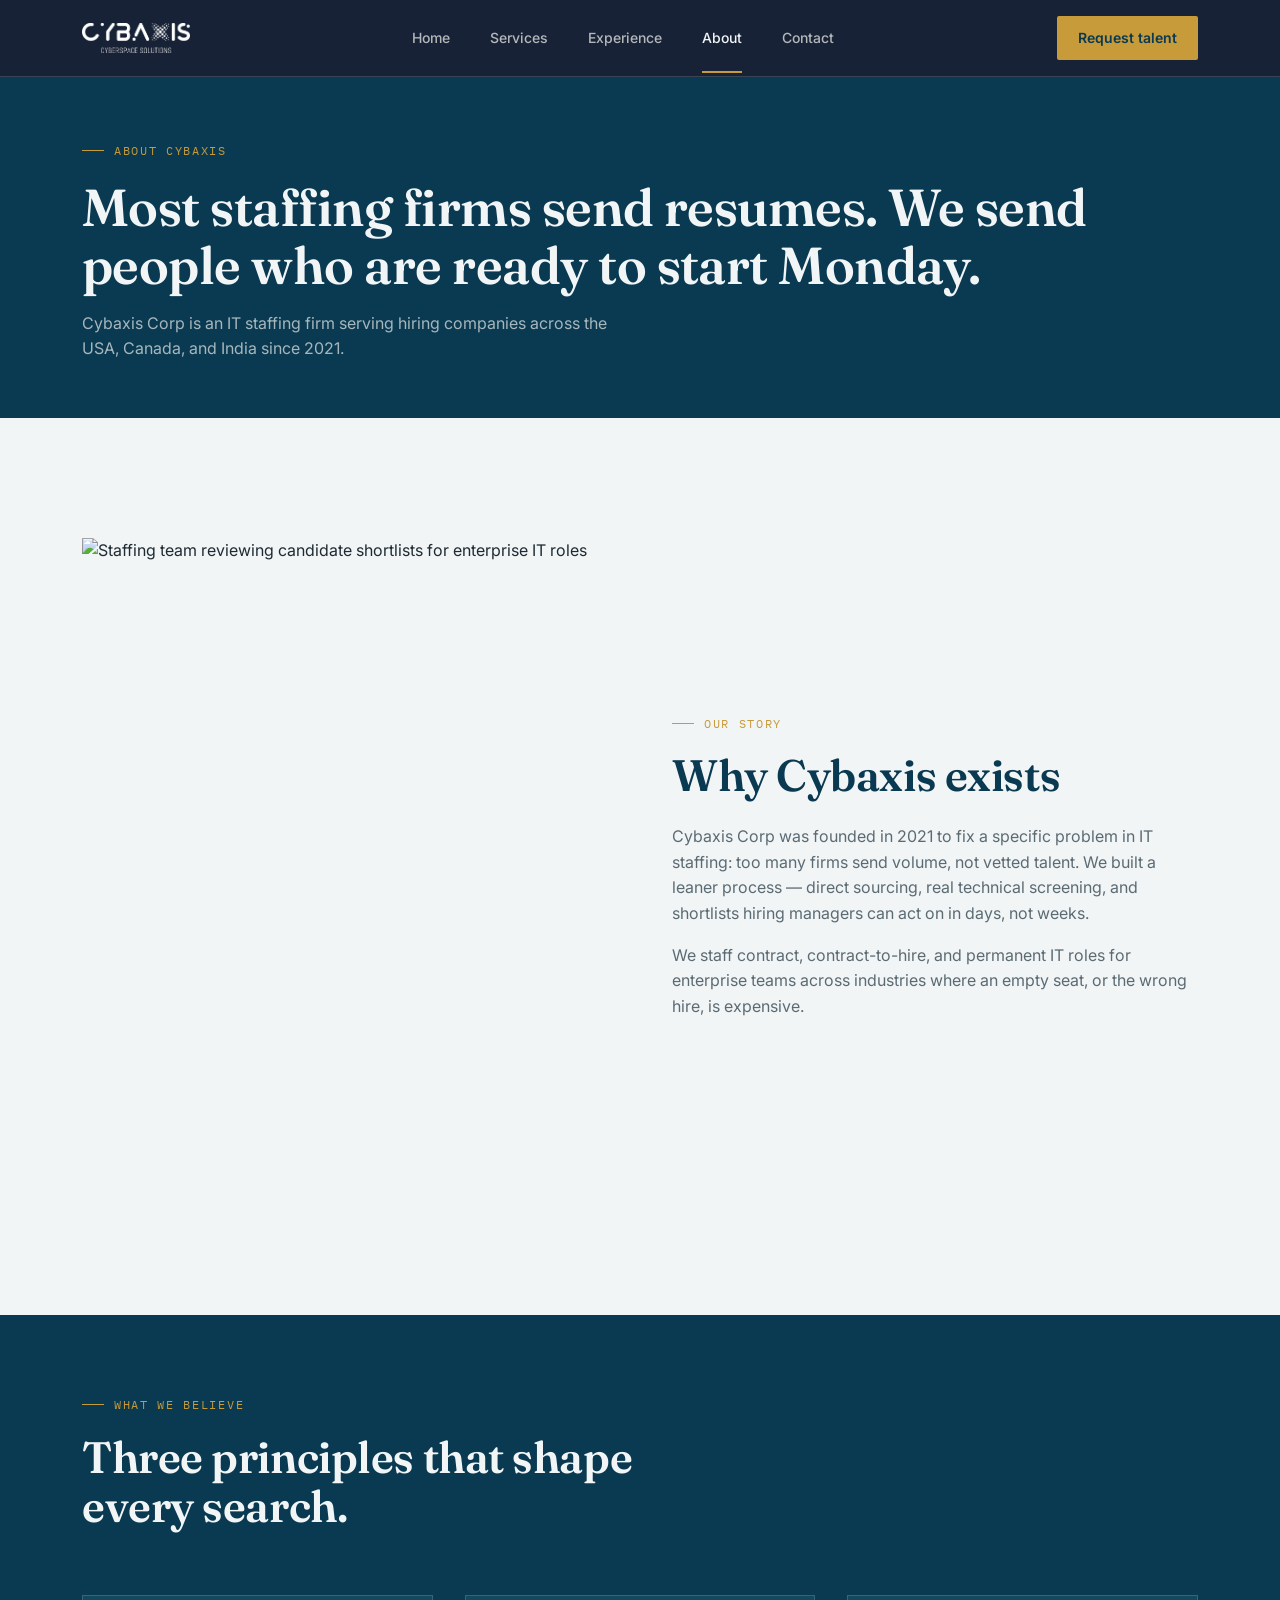
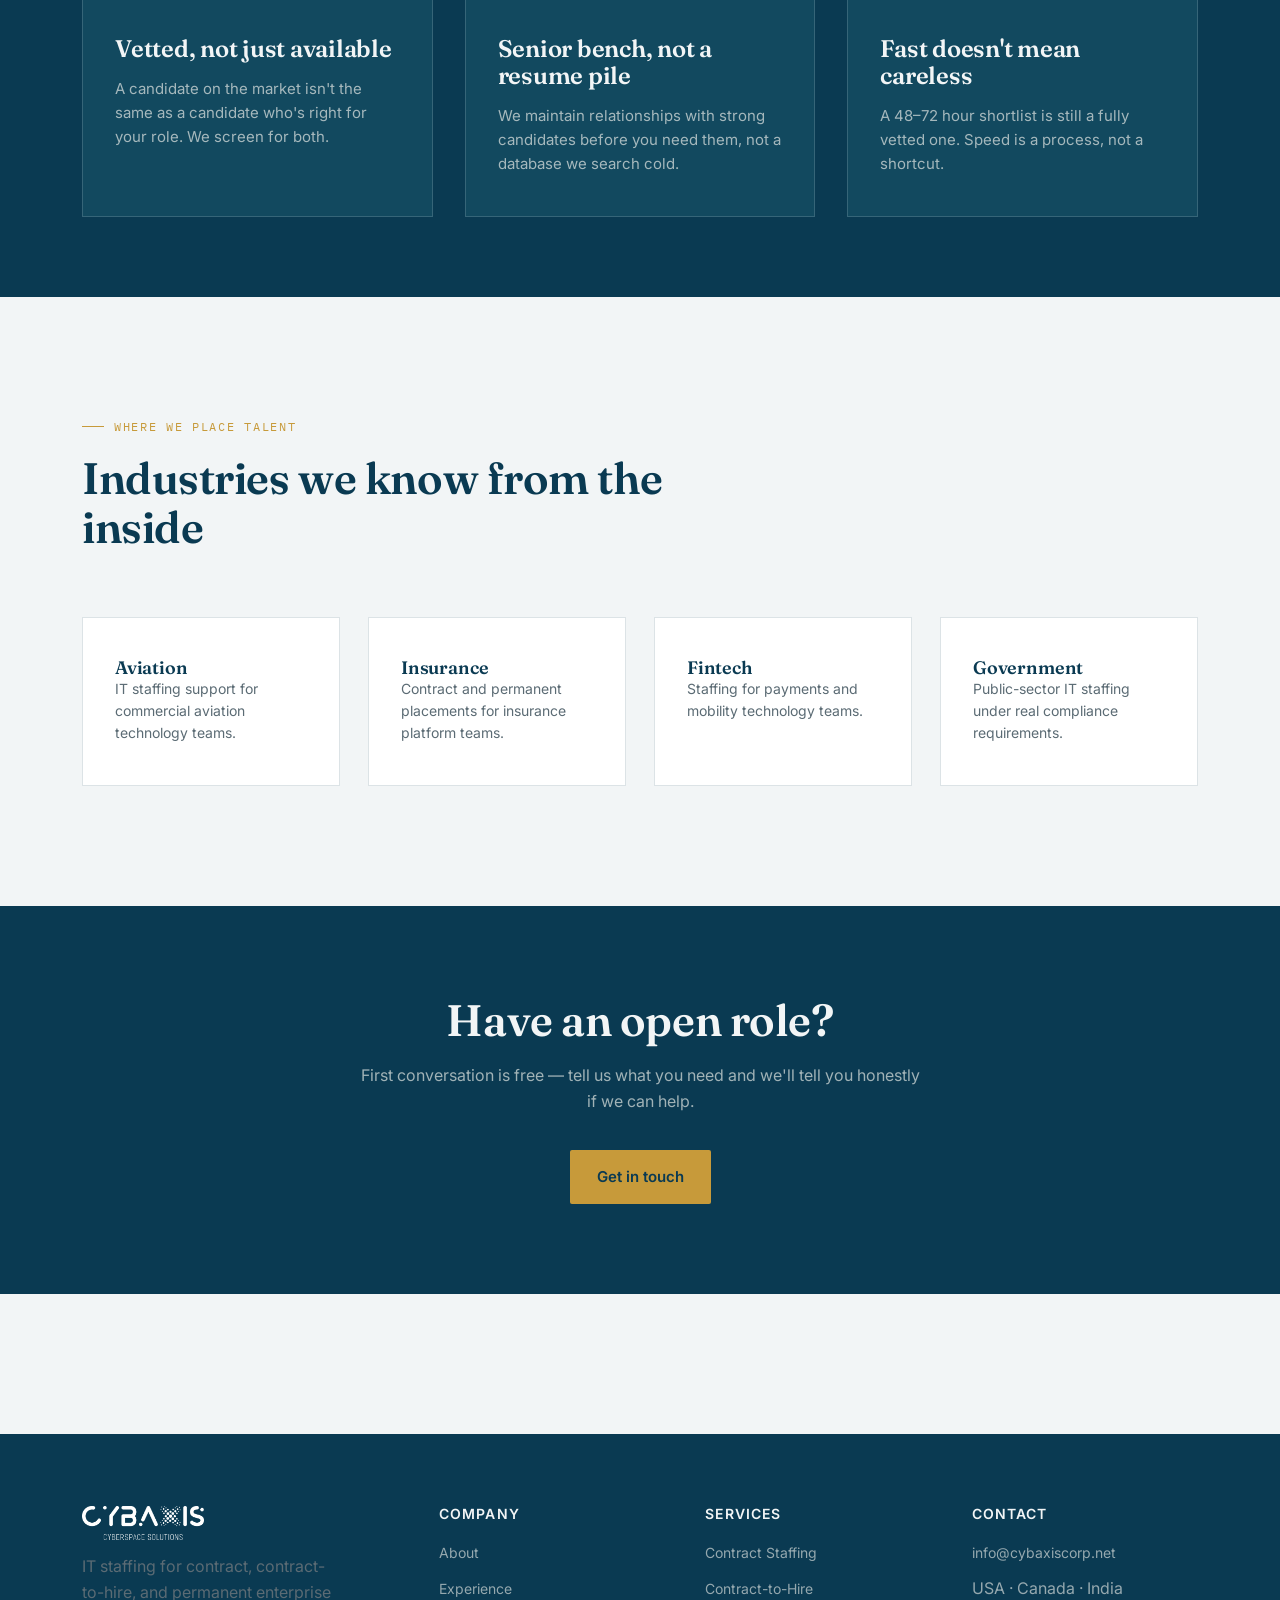
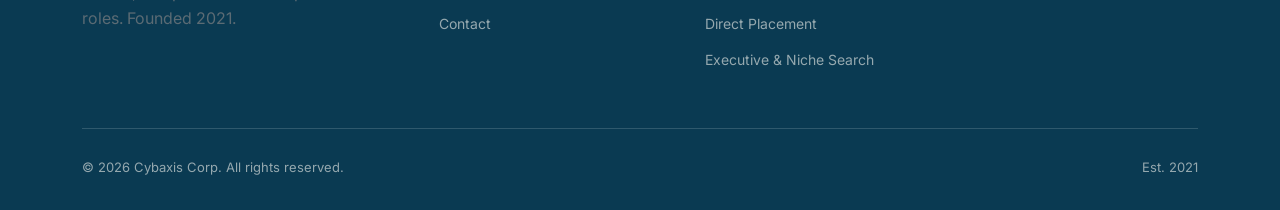
==== commit 14c5a4a8: "Remove scroll card, update contact info, broaden service area Removes the persistent scroll-driven 3" ====
--- a/about.html
+++ b/about.html
@@ -4,7 +4,7 @@
 <meta charset="UTF-8">
 <meta name="viewport" content="width=device-width, initial-scale=1.0">
 <title>About | Cybaxis Corp IT Staffing</title>
-<meta name="description" content="Cybaxis Corp is a BC-based IT staffing firm founded in 2021, placing contract, contract-to-hire, and permanent IT talent across Canada and the United States.">
+<meta name="description" content="Cybaxis Corp is an IT staffing firm founded in 2021, placing contract, contract-to-hire, and permanent IT talent across the USA, Canada, and India.">
 <link rel="icon" type="image/png" href="assets/favicon-32.png">
 <link rel="icon" type="image/x-icon" href="assets/favicon.ico">
 <link rel="apple-touch-icon" href="assets/apple-touch-icon.png">
@@ -33,7 +33,7 @@
   <div class="wrap">
     <div class="eyebrow">About Cybaxis</div>
     <h1>Most staffing firms send resumes. We send people who are ready to start Monday.</h1>
-    <p>Cybaxis Corp is a British Columbia-based IT staffing firm, serving hiring companies across Canada and the United States since 2021.</p>
+    <p>Cybaxis Corp is an IT staffing firm serving hiring companies across the USA, Canada, and India since 2021.</p>
   </div>
 </section>
 
@@ -116,7 +116,7 @@
       </div>
       <div>
         <h4>Contact</h4>
-        <ul><li><a href="mailto:hello@cybaxiscorp.net">hello@cybaxiscorp.net</a></li><li>Metro Vancouver, BC</li><li><a href="https://www.linkedin.com" target="_blank" rel="noopener">LinkedIn</a></li></ul>
+        <ul><li><a href="mailto:info@cybaxiscorp.net">info@cybaxiscorp.net</a></li><li>USA &middot; Canada &middot; India</li></ul>
       </div>
     </div>
     <div class="footbottom">
@@ -126,14 +126,6 @@
   </div>
 </footer>
 
-<div class="scroll3d-card" aria-hidden="true">
-  <div class="s3d-badge">&#10003;</div>
-  <div class="s3d-text">
-    <strong>Shortlisted</strong>
-    <span>in 3 business days</span>
-  </div>
-</div>
-
 <script src="script.js"></script>
 </body>
 </html>
--- a/styles.css
+++ b/styles.css
@@ -405,49 +405,6 @@
 .fc-person strong { display: block; font-size: 13px; color: var(--ink); font-weight: 600; }
 .fc-person small { display: block; font-size: 11px; color: var(--grey); margin-top: 2px; }
 
-/* ---------- Persistent scroll-driven 3D card ---------- */
-.scroll3d-card {
-  position: fixed;
-  top: 96px;
-  right: 24px;
-  width: 168px;
-  z-index: 60;
-  background: #fff;
-  border-radius: 14px;
-  box-shadow: 0 16px 32px -12px rgba(10, 58, 82, 0.32), 0 3px 8px rgba(10, 58, 82, 0.1);
-  padding: 14px 16px 14px 14px;
-  display: flex;
-  align-items: center;
-  gap: 10px;
-  border-left: 4px solid var(--brass);
-  transform-style: preserve-3d;
-  will-change: transform;
-  pointer-events: none;
-  transform: perspective(700px) translateY(0) rotateY(0deg);
-}
-
-.s3d-badge {
-  width: 30px;
-  height: 30px;
-  border-radius: 50%;
-  background: var(--teal);
-  color: #fff;
-  display: flex;
-  align-items: center;
-  justify-content: center;
-  font-size: 14px;
-  font-weight: 700;
-  flex-shrink: 0;
-}
-
-.s3d-text { display: flex; flex-direction: column; }
-.s3d-text strong { font-size: 12.5px; color: var(--ink); font-weight: 700; line-height: 1.25; }
-.s3d-text span { font-size: 10.5px; color: var(--grey); margin-top: 2px; }
-
-@media (prefers-reduced-motion: reduce) {
-  .scroll3d-card { transform: none; }
-}
-
 /* ---------- Trust strip ---------- */
 .trust-strip {
   background: var(--paper-dim);
@@ -658,8 +615,4 @@
   .float-card { width: 200px; padding: 14px 16px; }
   .float-search { left: -6px; top: 40px; }
   .float-placement { width: 168px; right: -6px; bottom: 24px; }
-  .scroll3d-card { width: 138px; top: 84px; right: 14px; padding: 10px 12px; gap: 8px; }
-  .s3d-badge { width: 26px; height: 26px; font-size: 12px; }
-  .s3d-text strong { font-size: 11.5px; }
-  .s3d-text span { font-size: 10px; }
-}
+}
